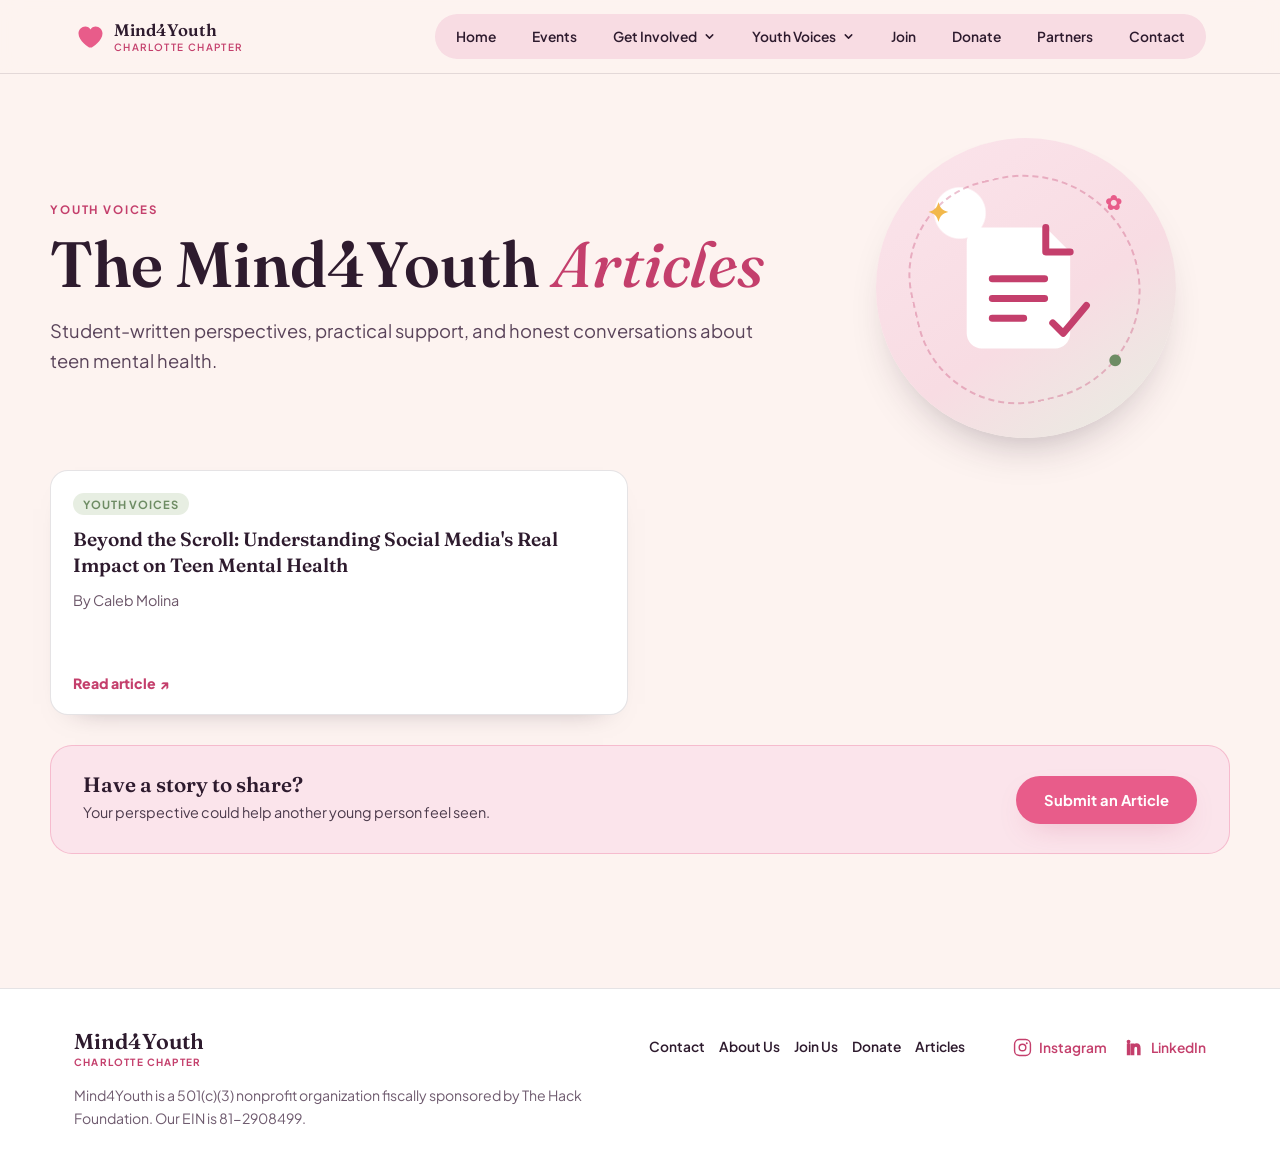
==== articles.html @ fc42429c "fix" ====
<!DOCTYPE html>
<html lang="en">
<head>
<meta charset="UTF-8">
<meta name="viewport" content="width=device-width, initial-scale=1.0">
<title>Articles — Mind4Youth Charlotte</title>
<link rel="preconnect" href="https://fonts.googleapis.com">
<link rel="preconnect" href="https://fonts.gstatic.com" crossorigin>
<link href="https://fonts.googleapis.com/css2?family=Fraunces:ital,opsz,wght@0,9..144,300;0,9..144,500;0,9..144,600;0,9..144,700;1,9..144,500;1,9..144,600&family=Plus+Jakarta+Sans:wght@400;500;600;700;800&display=swap" rel="stylesheet">
<link rel="stylesheet" href="css/styles.css">
</head>
<body>

<header class="topbar">
  <div class="topbar-inner">
    <a href="index.html" class="brand">
      <svg width="30" height="30" viewBox="0 0 30 30" fill="none"><path d="M15 25.5s-10.5-6.4-10.5-13.9C4.5 7.4 7.8 4.5 11.3 4.5c2.3 0 4.2 1.2 5.2 3 1-1.8 2.9-3 5.2-3 3.5 0 6.8 2.9 6.8 7.1 0 7.5-10.5 13.9-10.5 13.9z" fill="#E85C8A"/></svg>
      <span>Mind4Youth<span class="sub">Charlotte Chapter</span></span>
    </a>
    <button class="nav-toggle" id="navToggle" aria-label="Toggle menu" aria-expanded="false">
      <svg width="20" height="20" viewBox="0 0 20 20" fill="none"><path d="M2 5h16M2 10h16M2 15h16" stroke="#2E1B2E" stroke-width="1.8" stroke-linecap="round"/></svg>
    </button>
    <nav class="pillnav" id="pillnav">
      <a href="index.html">Home</a>
      <a href="events.html">Events</a>
      <div class="nav-menu"><button class="nav-dropdown-toggle" type="button" aria-expanded="false">Get Involved <svg viewBox="0 0 16 16" fill="none" aria-hidden="true"><path d="m4 6 4 4 4-4" stroke="currentColor" stroke-width="1.8" stroke-linecap="round" stroke-linejoin="round"/></svg></button><div class="nav-dropdown"><a href="submit.html">Submit an Article</a><a href="submit-art.html">Submit an Art Piece</a></div></div>
      <div class="nav-menu"><button class="nav-dropdown-toggle" type="button" aria-expanded="false">Youth Voices <svg viewBox="0 0 16 16" fill="none" aria-hidden="true"><path d="m4 6 4 4 4-4" stroke="currentColor" stroke-width="1.8" stroke-linecap="round" stroke-linejoin="round"/></svg></button><div class="nav-dropdown"><a href="articles.html" class="active">Articles</a><a href="gallery.html">Gallery</a></div></div>
      <a href="join.html">Join</a>
      <a href="donate.html">Donate</a>
      <a href="partners.html">Partners</a>
      <a href="contact.html">Contact</a>
    </nav>
  </div>
</header>

<main>
<section class="page active" id="page-articles">
<div class="block wrap">
    <div class="gallery-intro">
      <div>
        <p class="eyebrow">Youth Voices</p>
        <h1>The Mind4Youth <em>Articles</em></h1>
        <p class="lede">Student-written perspectives, practical support, and honest conversations about teen mental health.</p>
      </div>
      <div class="gallery-hero-art" aria-hidden="true">
        <span class="art-spark spark-one">✦</span><span class="art-spark spark-two">✿</span><span class="art-spark spark-three">●</span>
        <svg viewBox="0 0 160 160" fill="none"><path d="M42 28h55l21 21v70a13 13 0 0 1-13 13H42a13 13 0 0 1-13-13V41a13 13 0 0 1 13-13Z" fill="#fff"/><path d="M97 28v21h21M51 72h45M51 89h45M51 106h27" stroke="currentColor" stroke-width="6" stroke-linecap="round" stroke-linejoin="round"/><path d="m103 110 9 9 20-24" stroke="currentColor" stroke-width="6" stroke-linecap="round" stroke-linejoin="round"/></svg>
      </div>
    </div>
    <div class="articles-grid">
      <article class="article-card">
        <span class="tag-sm">Youth voices</span>
        <h2>Beyond the Scroll: Understanding Social Media's Real Impact on Teen Mental Health</h2>
        <p class="article-author">By Caleb Molina</p>
        <a class="text-link" href="https://docs.google.com/document/d/1BQrpdV4D9OouZyOwtnLQMup7-5-xh5MO3_TYJOmkbM/edit?tab=t.0#heading=h.m9ss12c0camw" target="_blank" rel="noopener">Read article <span aria-hidden="true">↗</span></a>
      </article>
    </div>
    <div class="gallery-submit-cta">
      <div><h2>Have a story to share?</h2><p>Your perspective could help another young person feel seen.</p></div>
      <a class="btn btn-primary" href="submit.html">Submit an Article</a>
    </div>
  </div>
</section>
</main>

<footer class="site-footer">
  <div class="wrap footer-grid">
    <div class="footer-about"><a class="footer-brand" href="index.html">Mind4Youth <span>Charlotte Chapter</span></a><p>Mind4Youth is a 501(c)(3) nonprofit organization fiscally sponsored by The Hack Foundation. Our EIN is 81-2908499.</p></div>
    <div class="footer-links"><a href="contact.html">Contact</a><a href="index.html#about">About Us</a><a href="join.html">Join Us</a><a href="donate.html">Donate</a><a href="articles.html">Articles</a></div>
    <div class="footer-social"><a href="https://www.instagram.com/mind4youth.charlottenc/" target="_blank" rel="noopener"><svg aria-hidden="true" viewBox="0 0 24 24" fill="none"><rect x="2" y="2" width="20" height="20" rx="6"/><circle cx="12" cy="12" r="4.2"/><circle cx="17.4" cy="6.6" r="1.2" fill="currentColor" stroke="none"/></svg>Instagram</a><a href="https://www.linkedin.com/company/mind4youth-charlotte-chapter/" target="_blank" rel="noopener"><svg aria-hidden="true" viewBox="0 0 24 24" fill="currentColor"><path d="M4.5 3A1.5 1.5 0 1 0 4.5 6a1.5 1.5 0 0 0 0-3ZM3.2 8h2.6v13H3.2zM8 8h2.5v1.8h.1c.5-1.1 1.8-2.2 3.8-2.2 2.8 0 4.4 1.8 4.4 5.2V21h-2.6v-7.8c0-2-.8-3.2-2.4-3.2-1.8 0-2.9 1.2-2.9 3.5V21H8z"/></svg>LinkedIn</a></div>
  </div>
</footer>

<script src="js/script.js" defer></script>
</body>
</html>
---- css/styles.css ----
:root{
    --pink:#E85C8A;
    --pink-deep:#C43F6C;
    --pink-pale:#FBE4EB;
    --plum:#2E1B2E;
    --cream:#FDF3F0;
    --rose:#F8DCE3;
    --sage:#6E8C64;
    --sage-pale:#E7EEE2;
    --gold:#F2B84B;
    --white:#FFFFFF;
    --line:rgba(46,27,46,0.12);
    --shadow: 0 12px 30px -14px rgba(196,63,108,0.35);
    --radius: 20px;
    --serif: 'Fraunces', serif;
    --sans: 'Plus Jakarta Sans', sans-serif;
  }
  *{box-sizing:border-box;}
  html{scroll-behavior:smooth;}
  @media (prefers-reduced-motion: reduce){
    html{scroll-behavior:auto;}
    *{animation-duration:0.001ms !important; animation-iteration-count:1 !important; transition-duration:0.001ms !important;}
  }
  body{
    margin:0;
    font-family:var(--sans);
    color:var(--plum);
    background:var(--cream);
    -webkit-font-smoothing:antialiased;
  }
  a{color:inherit;}
  img{max-width:100%;display:block;}
  button{font-family:inherit;}

  .visually-hidden{
    position:absolute; width:1px; height:1px; padding:0; margin:-1px;
    overflow:hidden; clip:rect(0,0,0,0); white-space:nowrap; border:0;
  }

  /* ---------- Focus ---------- */
  a:focus-visible, button:focus-visible, input:focus-visible, textarea:focus-visible, select:focus-visible{
    outline:3px solid var(--gold);
    outline-offset:2px;
    border-radius:6px;
  }

  /* ---------- Top bar ---------- */
  header.topbar{
    position:sticky; top:0; z-index:50;
    background:rgba(253,243,240,0.88);
    backdrop-filter:blur(10px);
    border-bottom:1px solid var(--line);
  }
  .topbar-inner{
    max-width:1180px; margin:0 auto;
    display:flex; align-items:center; justify-content:space-between;
    padding:14px 24px;
    gap:16px;
  }
  .brand{
    display:flex; align-items:center; gap:10px;
    text-decoration:none;
    font-family:var(--serif); font-weight:600; font-size:1.05rem;
    color:var(--plum);
  }
  .brand svg{flex-shrink:0;}
  .brand .sub{
    display:block; font-family:var(--sans); font-weight:600;
    font-size:0.62rem; letter-spacing:0.14em; text-transform:uppercase;
    color:var(--pink-deep); margin-top:1px;
  }
  nav.pillnav{
    display:flex; gap:4px; background:var(--rose);
    padding:5px; border-radius:999px; flex-wrap:wrap;
  }
  nav.pillnav a{
    border:none; background:transparent; cursor:pointer;
    padding:9px 16px; border-radius:999px;
    font-size:0.86rem; font-weight:600; color:var(--plum);
    transition:background .18s ease, color .18s ease;
    white-space:nowrap;
    text-decoration:none; display:inline-block;
  }
  nav.pillnav a:hover{background:rgba(255,255,255,0.6);}
  nav.pillnav a.active{background:var(--pink); color:#fff; box-shadow:var(--shadow);}
  .nav-menu{position:relative;}.nav-dropdown-toggle{display:inline-flex; align-items:center; gap:6px; border:none; background:transparent; padding:9px 16px; border-radius:999px; color:var(--plum); font:600 .86rem var(--sans); cursor:pointer; white-space:nowrap;}.nav-dropdown-toggle:hover,.nav-menu.open .nav-dropdown-toggle{background:rgba(255,255,255,.6);}.nav-dropdown-toggle svg{width:13px; transition:transform .18s ease;}.nav-menu.open .nav-dropdown-toggle svg{transform:rotate(180deg);}.nav-dropdown{display:none; position:absolute; z-index:60; top:calc(100% + 8px); left:0; min-width:185px; padding:8px; background:var(--white); border:1px solid var(--line); border-radius:16px; box-shadow:var(--shadow);}.nav-menu.open .nav-dropdown{display:grid; gap:2px;}.nav-dropdown a{display:block; padding:10px 12px; border-radius:10px; font-size:.83rem;}
  .nav-toggle{
    display:none; border:none; background:var(--rose); border-radius:12px;
    width:42px; height:42px; cursor:pointer; align-items:center; justify-content:center;
  }

  @media (max-width:880px){
    nav.pillnav{
      display:none; position:absolute; top:calc(100% + 8px); left:16px; right:16px;
      flex-direction:column; background:var(--white); box-shadow:var(--shadow);
      border-radius:16px; padding:10px;
    }
    nav.pillnav.open{display:flex;}
    nav.pillnav a{text-align:left;}
    .nav-menu{width:100%;}.nav-dropdown-toggle{width:100%; justify-content:space-between; text-align:left;}.nav-dropdown{position:static; width:100%; margin:4px 0 2px; border-radius:12px; box-shadow:none; background:var(--cream);}.nav-dropdown a{width:100%; text-align:left;}
    .nav-toggle{display:flex;}
  }

  /* ---------- Layout helpers ---------- */
  .wrap{max-width:1180px; margin:0 auto; padding:0 24px;}
  section.page{display:none;}
  section.page.active{display:block;}
  .eyebrow{
    font-size:0.72rem; font-weight:700; letter-spacing:0.16em; text-transform:uppercase;
    color:var(--pink-deep); margin:0 0 10px;
  }
  h1,h2,h3{font-family:var(--serif); margin:0 0 0.5em; line-height:1.08; font-weight:600;}
  h1{font-size:clamp(2.4rem,5vw,4rem); font-weight:600;}
  h2{font-size:clamp(1.7rem,3.2vw,2.5rem);}
  h3{font-size:1.25rem;}
  p{line-height:1.65; color:#4B3A4B;}
  .lede{font-size:1.15rem; color:#5A445A; max-width:60ch;}

  .btn{
    display:inline-flex; align-items:center; gap:8px;
    padding:13px 26px; border-radius:999px; font-weight:700; font-size:0.92rem;
    text-decoration:none; border:2px solid transparent; cursor:pointer;
    transition:transform .15s ease, box-shadow .15s ease, background .15s ease;
  }
  .btn-primary{background:var(--pink); color:#fff; box-shadow:var(--shadow);}
  .btn-primary:hover{background:var(--pink-deep); transform:translateY(-2px);}
  .btn-ghost{background:transparent; border-color:var(--plum); color:var(--plum);}
  .btn-ghost:hover{background:var(--plum); color:#fff;}

  /* ---------- Heartbeat divider (signature element) ---------- */
  .pulse-divider{width:100%; height:52px; margin:8px 0 0; overflow:hidden;}
  .pulse-divider svg{width:100%; height:100%; display:block;}
  .pulse-path{
    fill:none; stroke:var(--pink); stroke-width:2.5; stroke-linecap:round; stroke-linejoin:round;
    stroke-dasharray:1400; stroke-dashoffset:1400;
    transition:stroke-dashoffset 1.4s ease;
  }
  .pulse-divider.in-view .pulse-path{stroke-dashoffset:0;}

  .quote-section{padding-top:42px;}
  .kindness-quote{
    max-width:900px; margin:0 auto; padding:clamp(28px,5vw,52px); border-radius:28px;
    background:linear-gradient(135deg,var(--rose),var(--pink-pale) 60%,var(--sage-pale)); text-align:center;
    box-shadow:var(--shadow);
  }
  .kindness-quote svg{width:34px; height:29px; color:var(--pink-deep); margin-bottom:12px;}
  .kindness-quote p{max-width:720px; margin:0 auto 15px; font-family:var(--serif); font-size:clamp(1.45rem,3vw,2.2rem); font-weight:500; line-height:1.3; color:var(--plum);}
  .kindness-quote cite{font-size:.82rem; font-style:normal; font-weight:800; letter-spacing:.1em; text-transform:uppercase; color:var(--pink-deep);}

  /* ---------- Hero ---------- */
  .hero{padding:76px 0 10px;}
  .hero-grid{
    display:grid; grid-template-columns:1.1fr 0.9fr; gap:48px; align-items:center;
  }
  @media (max-width:880px){.hero-grid{grid-template-columns:1fr;}}
  .hero h1 em{
    font-style:italic; color:var(--pink-deep); font-weight:500;
  }
  .hero-actions{display:flex; gap:12px; flex-wrap:wrap; margin-top:28px;}
  .hero-art{
    aspect-ratio:1/1; border-radius:40px;
    display:flex; align-items:center; justify-content:center; position:relative; overflow:hidden;
  }
  .hero-art img{width:100%; height:100%; object-fit:cover;}

  .social-row{display:flex; gap:10px; margin-top:26px; flex-wrap:wrap;}
  .social-chip{
    display:flex; align-items:center; gap:8px; padding:9px 16px 9px 12px;
    background:var(--white); border:1.5px solid var(--line); border-radius:999px;
    text-decoration:none; font-weight:600; font-size:0.85rem; color:var(--plum);
    transition:border-color .15s ease, transform .15s ease;
  }
  .social-chip:hover{border-color:var(--pink); transform:translateY(-1px);}

  /* ---------- Sections generic ---------- */
  .block{padding:64px 0;}
  .block-tight{padding:44px 0;}
  .card{
    background:var(--white); border-radius:var(--radius); padding:28px;
    border:1px solid var(--line);
  }
  .grid-2{display:grid; grid-template-columns:1fr 1fr; gap:24px;}
  .grid-3{display:grid; grid-template-columns:repeat(3,1fr); gap:20px;}
  .grid-4{display:grid; grid-template-columns:repeat(4,1fr); gap:20px;}
  @media (max-width:880px){
    .grid-2{grid-template-columns:1fr;}
    .grid-3{grid-template-columns:1fr 1fr;}
    .grid-4{grid-template-columns:1fr 1fr;}
  }
  @media (max-width:560px){
    .topbar-inner{padding:12px 16px; gap:12px;}
    .brand{gap:8px; font-size:1rem; min-width:0;}
    .brand .sub{font-size:0.56rem; letter-spacing:0.1em;}
    nav.pillnav{left:12px; right:12px;}
    .wrap{padding:0 16px;}
    .hero{padding:48px 0 6px;}
    .block{padding:48px 0;}
    .block-tight{padding:32px 0;}
    .card,.form-shell{padding:22px;}
    .wellness-card{padding:22px; border-radius:22px;}
    .action-card{padding:22px;}
    .donate-hero{padding:26px 22px; border-radius:24px; gap:28px;}
    .donate-art{width:min(100%,220px);}
    .partner-card{padding:22px;}
    .partner-cta{padding:24px;}
    .check-grid{grid-template-columns:1fr;}
    .hero-actions{margin-top:22px;}
    .social-row{margin-top:20px;}
    .grid-3{grid-template-columns:1fr;}
    .grid-4{grid-template-columns:1fr;}
  }

  @media (max-width:360px){
    .brand .sub{display:none;}
    .btn{padding:12px 20px;}
    .social-chip{padding-right:13px;}
  }

  /* About */
  #about{padding:82px 0;}
  .about-intro{padding-top:32px;}
  .about-card{background:var(--rose); border:none;}
  .why-started{min-height:600px; padding:32px; display:flex; flex-direction:column; justify-content:center;}
  .why-started h3{margin-bottom:22px; font-size:clamp(2.2rem,3.4vw,2.7rem);}
  .why-started p:not(.eyebrow){margin:0 0 18px; font-size:1.05rem; line-height:1.7;}
  .why-started .why-started-signature{margin:22px 0 0; font-family:var(--serif); font-size:1.12rem; font-weight:600; color:var(--pink-deep);}
  @media (max-width:880px){.about-intro{padding-top:0;}.why-started{min-height:0;}}
  .pillar{
    display:flex; gap:14px; padding:16px 0; border-top:1px solid var(--line);
  }
  .pillar:first-child{border-top:none;}
  .pillar .mark{
    font-family:var(--serif); font-weight:600; color:var(--pink-deep); font-size:1.1rem; flex-shrink:0; width:28px;
  }

  /* Officers */
  .officer{
    background:var(--white); border:1px solid var(--line); border-radius:18px;
    padding:22px; text-align:left;
  }
  .avatar{
    width:56px; height:56px; border-radius:50%; display:flex; align-items:center; justify-content:center;
    font-family:var(--serif); font-weight:600; color:#fff; font-size:1.05rem; margin-bottom:14px; overflow:hidden;
  }
  .avatar img{width:100%; height:100%; object-fit:cover; object-position:center 35%;}
  .avatar.default-avatar{background:#E8E5E8 !important;}
  .avatar.default-avatar svg{width:100%; height:100%;}
  .officer h4{margin:0 0 3px; font-size:1rem; font-weight:700;}
  .officer .role{color:var(--pink-deep); font-size:0.83rem; font-weight:600;}

  /* Wellness / Events */
  .wellness-card{
    background:var(--plum); color:#fff; border-radius:28px; padding:40px;
    display:grid; grid-template-columns:1fr 1fr; gap:36px; align-items:stretch;
  }
  @media (max-width:880px){.wellness-card{grid-template-columns:1fr; padding:26px;}}
  .wellness-card-copy{
    display:flex; flex-direction:column; justify-content:center; height:100%;
  }
  .wellness-card-copy .wellness-card-btn{margin-top:32px; align-self:flex-start;}
  @media (max-width:880px){.wellness-card-copy .wellness-card-btn{margin-top:24px;}}
  .wellness-card p{color:rgba(255,255,255,0.78);}
  .tag{
    display:inline-block; background:rgba(255,255,255,0.12); color:#fff;
    padding:6px 14px; border-radius:999px; font-size:0.75rem; font-weight:700;
    letter-spacing:0.04em; margin-bottom:14px;
  }
  .wellness-episode-tag{
    font-size:1.35rem; padding:10px 20px; margin-bottom:18px;
    letter-spacing:0.02em; line-height:1.3;
  }
  .video-frame{
    position:relative; width:100%; aspect-ratio:16/9; border-radius:16px; overflow:hidden;
    box-shadow:0 20px 40px -12px rgba(0,0,0,0.5);
  }
  .video-frame iframe{width:100%; height:100%; border:0; display:block;}
  .video-play{
    position:absolute; inset:0; width:100%; height:100%; padding:0; border:0;
    background:#000; cursor:pointer;
  }
  .video-play img{width:100%; height:100%; object-fit:cover; display:block; opacity:0.92;}
  .video-play::after{
    content:""; position:absolute; inset:0; margin:auto; width:68px; height:48px;
    background:url("data:image/svg+xml,%3Csvg xmlns='http://www.w3.org/2000/svg' viewBox='0 0 68 48'%3E%3Cpath fill='%23f00' d='M66.5 7.7a8.5 8.5 0 0 0-6-6C55.9 0 34 0 34 0S12.1 0 7.5 1.7a8.5 8.5 0 0 0-6 6C0 12.3 0 24 0 24s0 11.7 1.5 16.3a8.5 8.5 0 0 0 6 6C12.1 48 34 48 34 48s21.9 0 26.5-1.7a8.5 8.5 0 0 0 6-6C68 35.7 68 24 68 24s0-11.7-1.5-16.3z'/%3E%3Cpath fill='%23fff' d='M27 34V14l18 10-18 10z'/%3E%3C/svg%3E") center/contain no-repeat;
  }

  .event-placeholder{
    border:2px dashed var(--line); border-radius:20px; padding:36px; text-align:center; color:#7a637a;
  }

  /* Articles */
  .articles-grid{display:grid; grid-template-columns:repeat(2,minmax(0,1fr)); gap:24px;}
  .article-card{display:flex; flex-direction:column; align-items:flex-start; min-height:245px; border:1px solid var(--line); border-radius:18px; padding:22px; background:var(--white); box-shadow:0 14px 28px -25px rgba(46,27,46,.5);}
  .article-card .tag-sm{
    font-size:0.7rem; font-weight:700; text-transform:uppercase; letter-spacing:0.08em;
    color:var(--sage); background:var(--sage-pale); padding:4px 10px; border-radius:999px; display:inline-block; margin-bottom:12px;
  }
  .article-card h2{margin:0 0 10px; font-size:1.2rem; line-height:1.35;}
  .article-author{margin:0 0 22px; color:#6b5568; font-size:.9rem;}
  .article-card .text-link{margin-top:auto;}
  @media (max-width:700px){.articles-grid{grid-template-columns:1fr;}.article-card{min-height:0;}}
  .sample-flag{
    font-size:0.75rem; color:#8a748a; font-style:italic; margin-top:10px;
  }
  .articles-coming-soon{
    display:grid; grid-template-columns:minmax(0,1.25fr) minmax(220px,.75fr); gap:36px; align-items:center;
    padding:clamp(28px,5vw,56px); border:1px solid var(--line); border-radius:28px;
    background:linear-gradient(135deg,var(--white) 0%,var(--rose) 100%); box-shadow:var(--shadow);
  }
  .articles-coming-soon h2{max-width:620px; margin:14px 0;}
  .articles-coming-soon .lede{margin:0 0 26px;}
  .coming-soon-tag{display:inline-block; padding:7px 12px; border-radius:999px; background:var(--sage-pale); color:#3d5236; font-size:.75rem; font-weight:800; letter-spacing:.1em; text-transform:uppercase;}
  .articles-coming-soon-art{width:min(100%,260px); aspect-ratio:1; justify-self:center; display:grid; place-items:center; border-radius:50%; background:rgba(255,255,255,.58); box-shadow:inset 0 0 0 14px rgba(232,92,138,.12);}
  .articles-coming-soon-art svg{width:68%; height:68%;}
  @media (max-width:700px){.articles-coming-soon{grid-template-columns:1fr;}.articles-coming-soon-art{width:180px; grid-row:1;}}

  /* Guidelines */
  .service-hours-callout{display:flex; gap:18px; align-items:center; padding:24px 28px; border:1px solid rgba(232,92,138,.36); border-radius:22px; background:linear-gradient(135deg,var(--pink-pale),#fff8fa 58%,var(--sage-pale)); box-shadow:0 14px 28px -25px rgba(46,27,46,.5);}
  .service-hours-icon{width:48px; height:48px; flex:0 0 48px; display:grid; place-items:center; border-radius:50%; background:rgba(255,255,255,.8); font-size:1.35rem;}
  .service-hours-callout h3,.why-contribute h3{margin:0 0 6px; font-size:1.25rem;}
  .service-hours-callout p,.why-contribute p{margin:0; font-size:.94rem; line-height:1.6;}
  @media (max-width:560px){.service-hours-callout{align-items:flex-start; padding:22px;}.service-hours-icon{width:42px; height:42px; flex-basis:42px; font-size:1.15rem;}.why-contribute{padding:22px;}}
  .submission-info{display:grid; gap:20px;}
  .why-contribute{padding:24px 28px; border-radius:22px; background:var(--pink-pale); border:1px solid rgba(232,92,138,.32);}
  .why-contribute .authentic-writing{margin-top:14px; padding-top:14px; border-top:1px solid rgba(232,92,138,.28); font-weight:600; color:var(--pink-deep);}
  .guideline-item{display:flex; gap:12px; align-items:flex-start; padding:14px 0; border-top:1px solid var(--line);}
  .guideline-item:first-child{border-top:none;}
  .guideline-item svg{flex-shrink:0; margin-top:3px;}

  /* Forms */
  form{display:grid; gap:16px;}
  .field label{display:block; font-weight:700; font-size:0.85rem; margin-bottom:6px;}
  .field .hint{font-size:0.78rem; color:#8a748a; margin-top:4px;}
  .submission-disclaimer{margin:0; color:#7a637a; font-size:.78rem; line-height:1.55;}
  input[type=text], input[type=email], input[type=tel], input[type=url], input[type=number], input[type=date], textarea, select{
    width:100%; padding:12px 14px; border-radius:12px; border:1.5px solid var(--line);
    font-family:inherit; font-size:0.95rem; background:var(--white); color:var(--plum);
  }
  textarea{resize:vertical; min-height:110px;}
  fieldset{border:none; padding:0; margin:0;}
  legend{font-weight:700; font-size:0.85rem; margin-bottom:8px; padding:0;}
  .check-grid{display:grid; grid-template-columns:1fr 1fr; gap:8px;}
  .check-row{display:flex; align-items:center; gap:8px; font-size:0.9rem;}
  .check-row input{width:auto;}
  .form-shell{background:var(--white); border-radius:24px; border:1px solid var(--line); padding:32px;}
  .confirm{
    display:none; background:var(--sage-pale); border:1px solid var(--sage); color:#3d5236;
    padding:16px 18px; border-radius:14px; font-weight:600; font-size:0.9rem; margin-top:4px;
  }
  .confirm.show{display:block;}
  .confirm-error{background:#FBE4E4; border-color:#D9534F; color:#7A2E2A;}

  /* Gallery */
  .gallery-intro{display:grid; grid-template-columns:minmax(0,1.15fr) minmax(230px,.65fr); gap:48px; align-items:center; margin-bottom:32px;}
  .gallery-intro h1{margin-bottom:18px;}.gallery-intro h1 em{font-style:italic; color:var(--pink-deep); font-weight:500;}.gallery-intro .lede{margin:0;}
  .gallery-hero-art{width:min(100%,300px); justify-self:center; aspect-ratio:1; position:relative; display:grid; place-items:center; color:var(--pink-deep); border-radius:50%; background:radial-gradient(circle at 28% 25%,#fff 0 8%,transparent 8.5%),linear-gradient(145deg,var(--pink-pale),var(--rose) 58%,var(--sage-pale)); box-shadow:0 24px 48px -28px rgba(46,27,46,.42);}
  .gallery-hero-art::before{content:""; position:absolute; inset:12%; border:2px dashed rgba(196,63,108,.32); border-radius:45% 55% 52% 48%; transform:rotate(-13deg);}.gallery-hero-art svg{width:62%; position:relative; z-index:1;}.art-spark{position:absolute; z-index:2; font-weight:800;}.spark-one{top:19%; left:17%; color:var(--gold); font-size:1.65rem;}.spark-two{top:17%; right:18%; color:var(--pink); font-size:1.25rem;}.spark-three{right:18%; bottom:23%; color:var(--sage); font-size:.95rem;}
  .gallery-hours{margin-bottom:24px;}.gallery-hours h2{margin:0 0 6px; font-size:1.25rem;}.gallery-guidelines{display:grid; grid-template-columns:repeat(3,1fr); gap:18px; margin:0 0 32px;}.gallery-guideline-card{min-height:194px; padding:24px; border:1px solid var(--line); border-radius:20px; background:var(--white);}.gallery-guideline-card:nth-child(2){background:#fff9e9;}.gallery-guideline-card:nth-child(3){background:var(--pink-pale);}.gallery-guideline-card > span{display:grid; width:38px; height:38px; place-items:center; margin-bottom:16px; border-radius:12px; background:rgba(255,255,255,.75); color:var(--pink-deep); font-size:1.2rem;}.gallery-guideline-card h2{margin:0 0 8px; font-size:1.15rem;}.gallery-guideline-card p{margin:0; font-size:.9rem; line-height:1.6;}.gallery-submission{align-items:start;}.gallery-copy{min-height:100%; background:linear-gradient(145deg,var(--white),#fff8fa);}.gallery-copy h2{margin-bottom:14px;}.gallery-copy p{margin:0 0 16px;}.gallery-copy .gallery-note{margin:28px 0 0; padding-top:18px; border-top:1px solid rgba(232,92,138,.28); color:var(--pink-deep); font-size:.9rem; font-weight:600;}
  .gallery-empty-state{max-width:820px; margin:8px auto 0; padding:clamp(34px,6vw,64px); border:1px solid var(--line); border-radius:28px; background:linear-gradient(135deg,var(--white),var(--pink-pale)); text-align:center; box-shadow:var(--shadow);}.gallery-empty-state > span{display:grid; width:60px; height:60px; place-items:center; margin:0 auto 18px; border-radius:50%; background:rgba(255,255,255,.8); color:var(--pink-deep); font-size:1.8rem;}.gallery-empty-state .eyebrow{margin-bottom:10px;}.gallery-empty-state h2{margin-bottom:14px;}.gallery-empty-state p:not(.eyebrow){max-width:570px; margin:0 auto 24px;}
  .gallery-art-grid{display:grid; grid-template-columns:repeat(2,minmax(0,1fr)); gap:24px;}.gallery-piece{overflow:hidden; background:var(--white); border:1px solid var(--line); border-radius:24px; box-shadow:0 14px 28px -25px rgba(46,27,46,.5);}.gallery-piece img{width:100%; aspect-ratio:4/3; object-fit:cover;}.gallery-piece:nth-child(2) img{aspect-ratio:3/4; object-fit:cover;}.gallery-piece:nth-child(3) img{aspect-ratio:1/1; object-fit:cover;}.gallery-piece-copy{padding:24px;}.gallery-piece-copy .eyebrow{margin-bottom:8px;}.gallery-piece-copy p:not(.eyebrow){margin:0; font-size:.92rem;}.gallery-piece-copy blockquote{margin:0; color:#4B3A4B; font-size:.92rem; line-height:1.7;}.gallery-piece-copy cite{display:block; margin-top:10px; color:var(--pink-deep); font-style:normal; font-weight:700;}.gallery-submit-cta{display:flex; align-items:center; justify-content:space-between; gap:24px; margin-top:30px; padding:28px 32px; border-radius:22px; background:var(--pink-pale); border:1px solid rgba(232,92,138,.3);}.gallery-submit-cta h2{margin:0 0 5px; font-size:1.3rem;}.gallery-submit-cta p{margin:0; font-size:.9rem;}.gallery-submit-cta .btn{flex-shrink:0;}
  input[type=file]{width:100%; padding:10px; border:1.5px dashed rgba(232,92,138,.5); border-radius:12px; background:#fff8fa; color:var(--plum); font-family:inherit; font-size:.86rem;}.check-row{align-items:flex-start; line-height:1.5;}.check-row input{margin-top:4px;}
  @media (max-width:880px){.gallery-intro{grid-template-columns:1fr; gap:28px;}.gallery-hero-art{grid-row:1; width:230px;}.gallery-guidelines{grid-template-columns:1fr;}.gallery-guideline-card{min-height:0;}.gallery-art-grid{grid-template-columns:1fr;}.gallery-submit-cta{align-items:flex-start; flex-direction:column;}}

  /* Donate */
  .donate-hero{display:grid; grid-template-columns:minmax(0,1.2fr) minmax(260px,.8fr); gap:44px; align-items:center; padding:clamp(30px,6vw,72px); border-radius:32px; background:linear-gradient(135deg,var(--rose),var(--pink-pale) 62%,var(--sage-pale)); overflow:hidden;}
  .donate-copy h1{max-width:660px; margin-bottom:18px;}
  .donate-copy h1 em{font-style:italic; color:var(--pink-deep); font-weight:500;}
  .donate-copy .lede{margin:0 0 26px;}
  .donate-note{margin:13px 0 0; font-size:.82rem; color:#6f5b6f;}
  .donate-art{width:100%; justify-self:center; aspect-ratio:4/3; border-radius:24px; overflow:hidden; box-shadow:0 18px 36px -18px rgba(46,27,46,.45);}
  .donate-art img{width:100%; height:100%; object-fit:cover; object-position:center;}
  .donate-points{display:grid; grid-template-columns:repeat(3,1fr); gap:18px; margin-top:22px;}
  .donate-points div{padding:22px; background:var(--white); border:1px solid var(--line); border-radius:18px;}
  .donate-points strong{display:block; color:var(--pink-deep); margin-bottom:7px; font-family:var(--serif); font-size:1.1rem;}
  .donate-points span{font-size:.86rem; line-height:1.55; color:#5A445A;}
  @media (max-width:880px){.donate-hero{grid-template-columns:1fr;}.donate-art{width:220px; grid-row:1;}.donate-points{grid-template-columns:1fr;}}

  /* Action cards (image + link, e.g. Join page) */
  .action-card{
    background:var(--white); border:1px solid var(--line); border-radius:24px;
    padding:28px; display:flex; flex-direction:column; gap:14px;
  }
  .action-art{
    width:100%; aspect-ratio:10/7; border-radius:16px; overflow:hidden;
  }
  .action-card h3{margin:0;}
  .action-card p{margin:0; font-size:0.95rem;}
  .action-card .btn{align-self:flex-start; margin-top:6px;}

  /* Contact */
  .contact-row{display:flex; align-items:center; gap:12px; padding:14px 0; border-top:1px solid var(--line);}
  .contact-row:first-child{border-top:none;}
  .contact-row .ic{
    width:38px; height:38px; border-radius:10px; background:var(--rose); display:flex; align-items:center; justify-content:center; flex-shrink:0;
  }

  .site-footer{
    margin-top:70px; padding:42px 0; background:var(--white); border-top:1px solid var(--line);
  }
  .footer-grid{display:grid; grid-template-columns:minmax(0,1.5fr) auto auto; gap:48px; align-items:start;}
  .footer-brand{display:inline-flex; flex-direction:column; font-family:var(--serif); font-size:1.35rem; font-weight:600; line-height:1; color:var(--plum); text-decoration:none;}
  .footer-brand span{margin-top:5px; font-family:var(--sans); font-size:0.62rem; font-weight:700; letter-spacing:.12em; text-transform:uppercase; color:var(--pink-deep);}
  .footer-about p{max-width:560px; margin:16px 0 0; font-size:.88rem; color:#6f5b6f;}
  .footer-links,.footer-social{display:flex; flex-wrap:wrap; gap:14px; align-items:center; padding-top:7px;}
  .footer-links a,.footer-social a{color:var(--plum); text-decoration:none; font-size:.86rem; font-weight:600;}
  .footer-links a:hover,.footer-social a:hover{color:var(--pink-deep);}
  .footer-social{gap:18px;}
  .footer-social a{display:inline-flex; align-items:center; gap:7px; color:var(--pink-deep);}
  .footer-social svg{width:19px; height:19px; stroke:currentColor; stroke-width:1.8;}
  @media (max-width:880px){.footer-grid{grid-template-columns:1fr; gap:20px;}.footer-links,.footer-social{padding-top:0;}}

  /* ---------- Partners & sponsors ---------- */
  .partners-hero{min-height:430px; padding-top:clamp(56px,8vw,100px); padding-bottom:58px; display:grid; grid-template-columns:minmax(0,1.1fr) minmax(280px,.9fr); gap:50px; align-items:center;}
  .partners-hero-copy h1{margin-bottom:18px;}
  .partners-hero-copy h1 em{font-style:italic; color:var(--pink-deep); font-weight:500;}
  .partners-hero-copy .lede{margin:0;}
  .partners-hero-art{width:min(100%,390px); justify-self:center; aspect-ratio:1; position:relative; display:grid; place-items:center; border-radius:50%; background:radial-gradient(circle at 30% 28%,#fff 0 7%,transparent 7.5%),linear-gradient(145deg,var(--pink-pale),var(--rose) 58%,var(--sage-pale)); overflow:hidden; box-shadow:0 26px 55px -30px rgba(46,27,46,.42);}
  .partners-hero-art svg{width:52%; position:relative; z-index:2; filter:drop-shadow(0 10px 12px rgba(196,63,108,.22));}
  .hero-orbit{position:absolute; inset:9%; border:1.5px solid rgba(196,63,108,.24); border-radius:50%;}
  .orbit-two{inset:22% -12%; transform:rotate(-28deg); border-color:rgba(110,140,100,.35);}
  .community-dot{position:absolute; width:16px; height:16px; border-radius:50%; background:var(--gold); z-index:2; box-shadow:0 0 0 6px rgba(255,255,255,.45);}
  .dot-one{top:22%; right:18%;}.dot-two{bottom:19%; left:16%; background:var(--sage);}.dot-three{bottom:13%; right:29%; width:10px; height:10px; background:var(--pink-deep);}
  .partners-section .lede{margin-bottom:32px;}
  .partner-grid{display:grid; grid-template-columns:repeat(2,minmax(0,1fr)); gap:22px;}
  .partner-card{min-height:302px; padding:28px; background:var(--white); border:1px solid var(--line); border-radius:22px; display:flex; flex-direction:column; align-items:flex-start; transition:transform .2s ease, box-shadow .2s ease, border-color .2s ease;}
  .partner-card:hover{transform:translateY(-5px); border-color:rgba(232,92,138,.55); box-shadow:var(--shadow);}
  .partner-card h3{margin:22px 0 8px;}.partner-card p{margin:0; font-size:.94rem;}
  .partner-logo{height:64px; min-width:150px; padding:0 17px; border-radius:13px; display:inline-flex; align-items:center; justify-content:center;}
  .partner-logo-image{width:156px; min-width:0; height:62px; padding:6px; overflow:hidden; background:#fff; border:1px solid var(--line); border-radius:13px;}
  .partner-logo-image img{display:block; width:100%; height:100%; object-fit:contain;}
  .invite-mark{width:64px; min-width:64px; padding:0; color:var(--sage); background:var(--sage-pale);}.invite-mark svg{width:36px;}
  .text-link{margin-top:auto; padding-top:22px; color:var(--pink-deep); font-size:.88rem; font-weight:800; text-decoration:none;}.text-link:hover{text-decoration:underline;}
  .sponsors-band{background:var(--white); border-top:1px solid var(--line); border-bottom:1px solid var(--line);}
  .sponsors-band .lede{margin-bottom:34px;}
  .sponsor-tiers{display:grid; grid-template-columns:repeat(2,minmax(0,1fr)); gap:18px; max-width:780px; margin:0 auto;}
  .sponsor-tier{min-height:245px; padding:24px; border-radius:20px; position:relative; overflow:hidden; border:1px solid var(--line); background:var(--cream); transition:transform .2s ease, box-shadow .2s ease;}
  .sponsor-tier:hover{transform:translateY(-5px); box-shadow:var(--shadow);}.sponsor-tier h3{margin:14px 0 8px; font-size:1.25rem;}.sponsor-tier p{margin:0; font-size:.9rem;}
  .tier-price{display:block; margin:0 0 10px; font-family:var(--serif); font-size:1.65rem; font-weight:600; color:var(--pink-deep); line-height:1;}
  .tier-label{display:inline-block; padding:6px 10px; border-radius:999px; background:rgba(255,255,255,.7); font-size:.67rem; font-weight:800; letter-spacing:.08em; text-transform:uppercase;}.tier-icon{font-size:2.6rem; line-height:1; margin-top:21px;}
  .friend-tier{background:linear-gradient(145deg,#fff7e7,var(--cream));}.friend-tier .tier-icon{color:var(--gold);}.community-tier{background:linear-gradient(145deg,#f5efff,#fcf9ff);}.community-tier .tier-icon{color:#8065a1;}.advocate-tier{background:linear-gradient(145deg,var(--sage-pale),#f7faf5);}.advocate-tier .tier-icon{color:var(--sage);}.champion-tier{background:linear-gradient(145deg,var(--pink-pale),#fff8fa);}.champion-tier .tier-icon{color:var(--pink);}
  .sponsor-note{margin:23px 0 0; font-size:.82rem; color:#7a637a;}
  .partner-cta{display:flex; align-items:center; justify-content:space-between; gap:30px; padding:clamp(28px,5vw,52px); border-radius:28px; background:linear-gradient(135deg,var(--plum),#4b2948); color:var(--white); box-shadow:var(--shadow);}.partner-cta h2{max-width:650px; margin:0 0 14px;}.partner-cta p:not(.eyebrow){max-width:690px; margin:0; color:rgba(255,255,255,.8);}.partner-cta .eyebrow{color:#f5b3c8;}.partner-cta .hero-actions{flex-shrink:0; margin:0;}.partner-cta .btn-ghost{border-color:rgba(255,255,255,.8); color:#fff;}.partner-cta .btn-ghost:hover{background:#fff; color:var(--plum);}
  @media (max-width:880px){.partners-hero{grid-template-columns:1fr; padding-top:58px;}.partners-hero-art{grid-row:1; width:min(100%,290px);}.sponsor-tiers{grid-template-columns:1fr;}.sponsor-tier{min-height:0;}.partner-cta{flex-direction:column; align-items:flex-start;}.partner-cta .hero-actions{margin-top:0;}}
  @media (max-width:560px){.partner-grid{grid-template-columns:1fr;}.partners-hero{padding-bottom:40px;}.partner-card{min-height:0;}.partners-hero-art{width:240px;}.partner-cta{padding:28px;}}
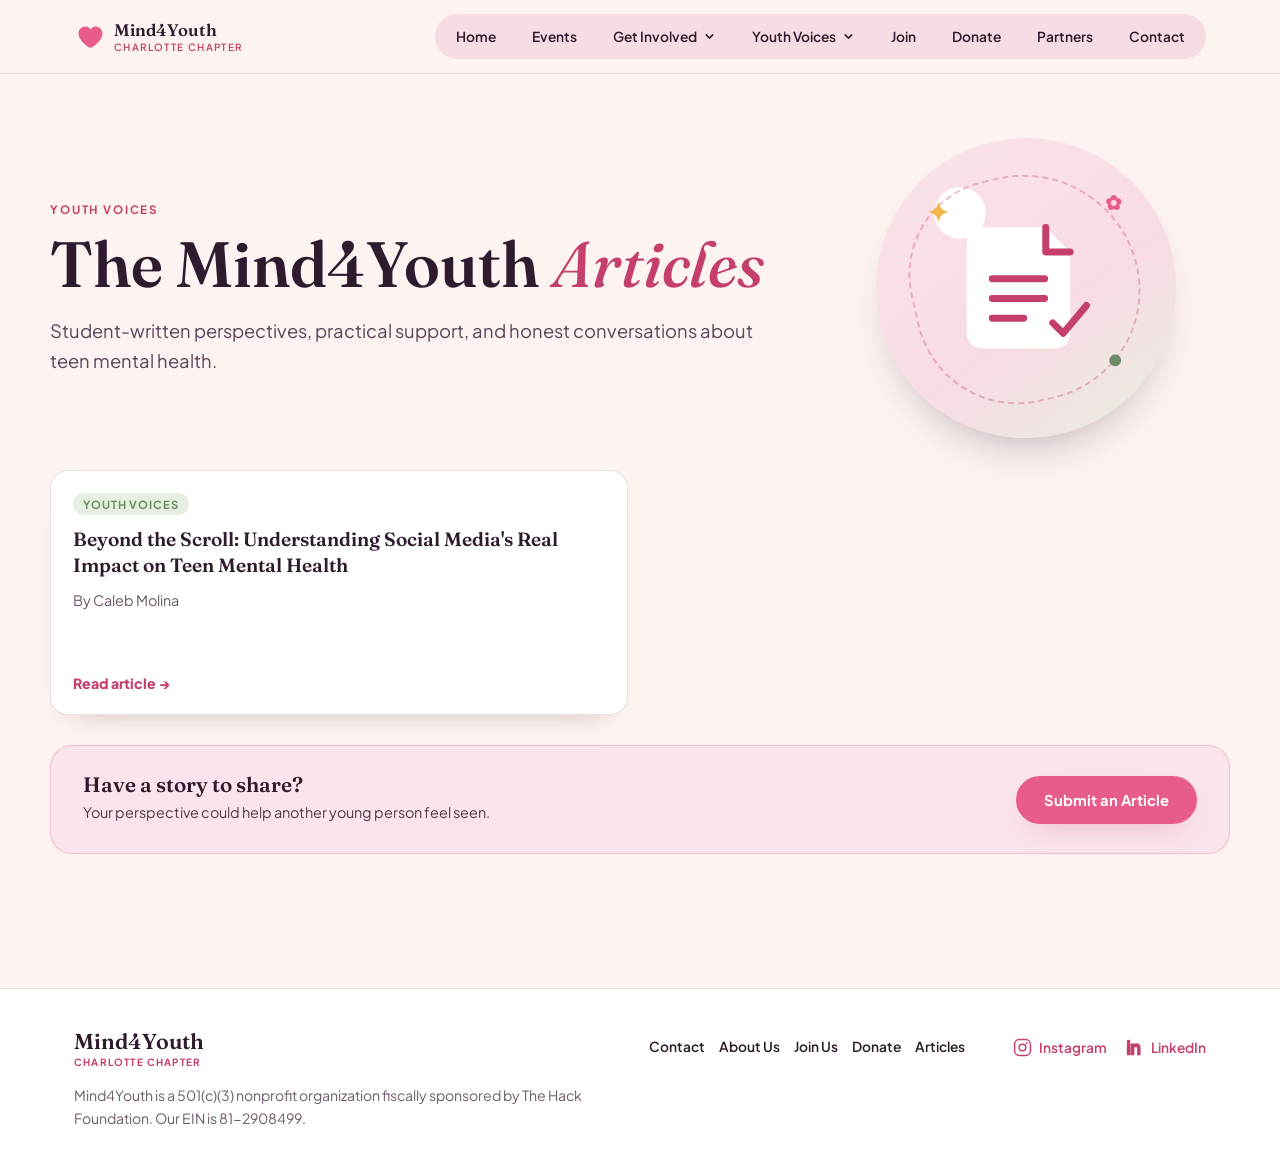
==== commit 63af0b2b: "fix" ====
--- a/articles.html
+++ b/articles.html
@@ -52,7 +52,7 @@
         <span class="tag-sm">Youth voices</span>
         <h2>Beyond the Scroll: Understanding Social Media's Real Impact on Teen Mental Health</h2>
         <p class="article-author">By Caleb Molina</p>
-        <a class="text-link" href="https://docs.google.com/document/d/1BQrpdV4D9OouZyOwtnLQMup7-5-xh5MO3_TYJOmkbM/edit?tab=t.0#heading=h.m9ss12c0camw" target="_blank" rel="noopener">Read article <span aria-hidden="true">↗</span></a>
+        <a class="text-link" href="beyond-the-scroll.html">Read article <span aria-hidden="true">→</span></a>
       </article>
     </div>
     <div class="gallery-submit-cta">
--- a/css/styles.css
+++ b/css/styles.css
@@ -299,6 +299,7 @@
   .article-author{margin:0 0 22px; color:#6b5568; font-size:.9rem;}
   .article-card .text-link{margin-top:auto;}
   @media (max-width:700px){.articles-grid{grid-template-columns:1fr;}.article-card{min-height:0;}}
+  .article-page{max-width:900px; padding-top:52px; padding-bottom:76px;}.article-back{display:inline-block; margin-bottom:30px; color:var(--pink-deep); font-size:.9rem; font-weight:700;}.article-page-header{padding:clamp(28px,5vw,52px); margin-bottom:30px; border:1px solid var(--line); border-radius:28px; background:linear-gradient(135deg,var(--white),var(--pink-pale));}.article-page-header h1{max-width:780px; margin:10px 0 16px; font-size:clamp(2rem,4.5vw,3.5rem); line-height:1.12;}.article-byline{margin:0; color:#6b5568; font-weight:600;}.article-body{max-width:720px; margin:0 auto; font-size:1.04rem; line-height:1.8;}.article-body p{margin:0 0 22px;}.article-body h2{margin:46px 0 16px; font-size:1.65rem;}.article-references{margin-top:50px; padding-top:28px; border-top:1px solid var(--line); font-size:.9rem; line-height:1.65;}.article-references h2{margin-top:0;}.article-references ol{padding-left:22px;}.article-references li{margin-bottom:12px;}.article-references a{color:var(--pink-deep); text-decoration-thickness:1px;}
   .sample-flag{
     font-size:0.75rem; color:#8a748a; font-style:italic; margin-top:10px;
   }
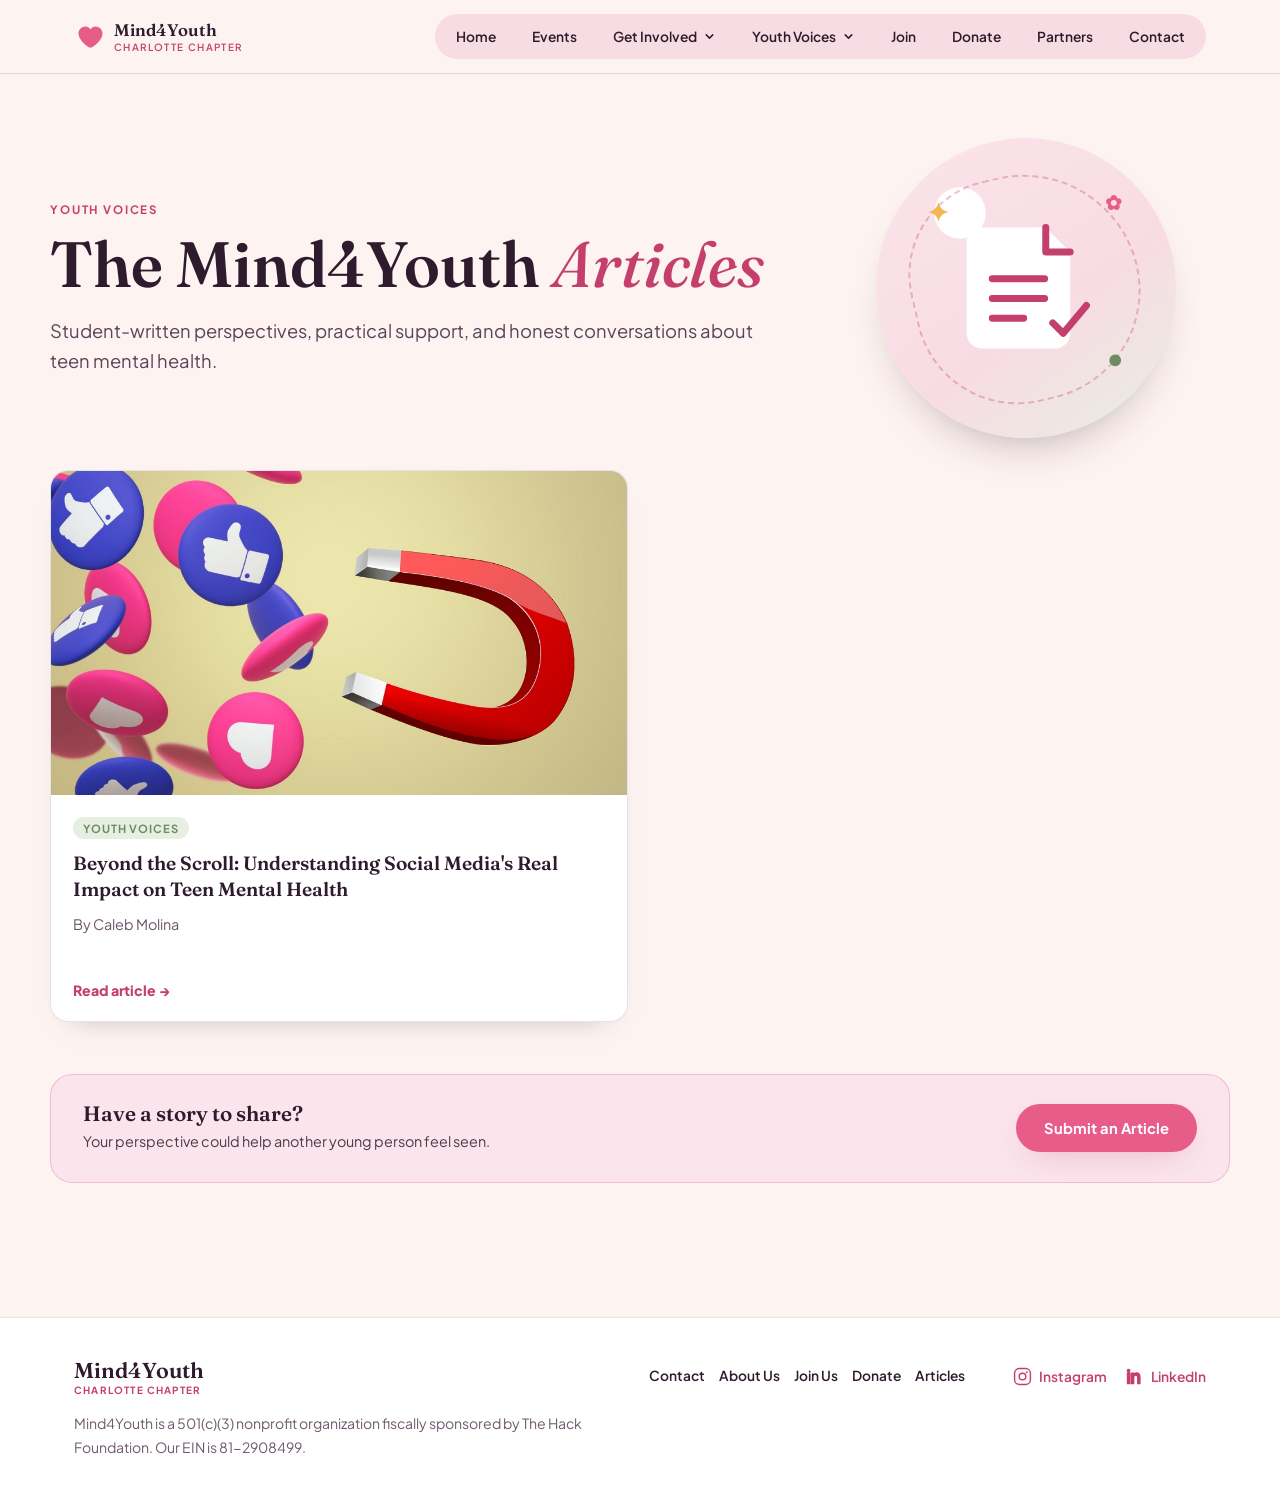
==== commit 93e51080: "sa" ====
--- a/articles.html
+++ b/articles.html
@@ -49,10 +49,15 @@
     </div>
     <div class="articles-grid">
       <article class="article-card">
-        <span class="tag-sm">Youth voices</span>
-        <h2>Beyond the Scroll: Understanding Social Media's Real Impact on Teen Mental Health</h2>
-        <p class="article-author">By Caleb Molina</p>
-        <a class="text-link" href="beyond-the-scroll.html">Read article <span aria-hidden="true">→</span></a>
+        <a class="article-card-cover" href="beyond-the-scroll.html">
+          <img src="assets/beyond-the-scroll-cover.png" alt="Illustration of a magnet attracting social media like and heart icons" loading="lazy">
+        </a>
+        <div class="article-card-body">
+          <span class="tag-sm">Youth voices</span>
+          <h2>Beyond the Scroll: Understanding Social Media's Real Impact on Teen Mental Health</h2>
+          <p class="article-author">By Caleb Molina</p>
+          <a class="text-link" href="beyond-the-scroll.html">Read article <span aria-hidden="true">→</span></a>
+        </div>
       </article>
     </div>
     <div class="gallery-submit-cta">
--- a/css/styles.css
+++ b/css/styles.css
@@ -290,7 +290,11 @@
 
   /* Articles */
   .articles-grid{display:grid; grid-template-columns:repeat(2,minmax(0,1fr)); gap:24px;}
-  .article-card{display:flex; flex-direction:column; align-items:flex-start; min-height:245px; border:1px solid var(--line); border-radius:18px; padding:22px; background:var(--white); box-shadow:0 14px 28px -25px rgba(46,27,46,.5);}
+  .article-card{display:flex; flex-direction:column; align-items:stretch; min-height:245px; overflow:hidden; border:1px solid var(--line); border-radius:18px; background:var(--white); box-shadow:0 14px 28px -25px rgba(46,27,46,.5);}
+  .article-card-cover{display:block; overflow:hidden;}
+  .article-card-cover img{width:100%; aspect-ratio:16/9; object-fit:cover; transition:transform .25s ease;}
+  .article-card-cover:hover img,.article-card-cover:focus-visible img{transform:scale(1.03);}
+  .article-card-body{display:flex; flex-direction:column; align-items:flex-start; flex:1; padding:22px;}
   .article-card .tag-sm{
     font-size:0.7rem; font-weight:700; text-transform:uppercase; letter-spacing:0.08em;
     color:var(--sage); background:var(--sage-pale); padding:4px 10px; border-radius:999px; display:inline-block; margin-bottom:12px;
@@ -299,7 +303,8 @@
   .article-author{margin:0 0 22px; color:#6b5568; font-size:.9rem;}
   .article-card .text-link{margin-top:auto;}
   @media (max-width:700px){.articles-grid{grid-template-columns:1fr;}.article-card{min-height:0;}}
-  .article-page{max-width:900px; padding-top:52px; padding-bottom:76px;}.article-back{display:inline-block; margin-bottom:30px; color:var(--pink-deep); font-size:.9rem; font-weight:700;}.article-page-header{padding:clamp(28px,5vw,52px); margin-bottom:30px; border:1px solid var(--line); border-radius:28px; background:linear-gradient(135deg,var(--white),var(--pink-pale));}.article-page-header h1{max-width:780px; margin:10px 0 16px; font-size:clamp(2rem,4.5vw,3.5rem); line-height:1.12;}.article-byline{margin:0; color:#6b5568; font-weight:600;}.article-body{max-width:720px; margin:0 auto; font-size:1.04rem; line-height:1.8;}.article-body p{margin:0 0 22px;}.article-body h2{margin:46px 0 16px; font-size:1.65rem;}.article-references{margin-top:50px; padding-top:28px; border-top:1px solid var(--line); font-size:.9rem; line-height:1.65;}.article-references h2{margin-top:0;}.article-references ol{padding-left:22px;}.article-references li{margin-bottom:12px;}.article-references a{color:var(--pink-deep); text-decoration-thickness:1px;}
+  #page-articles .gallery-submit-cta{margin-top:52px;}
+  .article-page{max-width:900px; padding-top:52px; padding-bottom:76px;}.article-back{display:inline-block; margin-bottom:30px; color:var(--pink-deep); font-size:.9rem; font-weight:700;}.article-page-header{padding:clamp(28px,5vw,52px); margin-bottom:30px; border:1px solid var(--line); border-radius:28px; background:linear-gradient(135deg,var(--white),var(--pink-pale));}.article-page-header h1{max-width:780px; margin:10px 0 16px; font-size:clamp(2rem,4.5vw,3.5rem); line-height:1.12;}.article-byline{margin:0; color:#6b5568; font-weight:600;}.article-cover{margin:28px 0 0; border-radius:18px; overflow:hidden;}.article-cover img{display:block; width:100%; aspect-ratio:16/9; object-fit:cover;}.article-body{max-width:720px; margin:0 auto; font-size:1.04rem; line-height:1.8;}.article-body p{margin:0 0 22px;}.article-body h2{margin:46px 0 16px; font-size:1.65rem;}.article-references{margin-top:50px; padding-top:28px; border-top:1px solid var(--line); font-size:.9rem; line-height:1.65;}.article-references h2{margin-top:0;}.article-references ol{padding-left:22px;}.article-references li{margin-bottom:12px;}.article-references a{color:var(--pink-deep); text-decoration-thickness:1px;}
   .sample-flag{
     font-size:0.75rem; color:#8a748a; font-style:italic; margin-top:10px;
   }
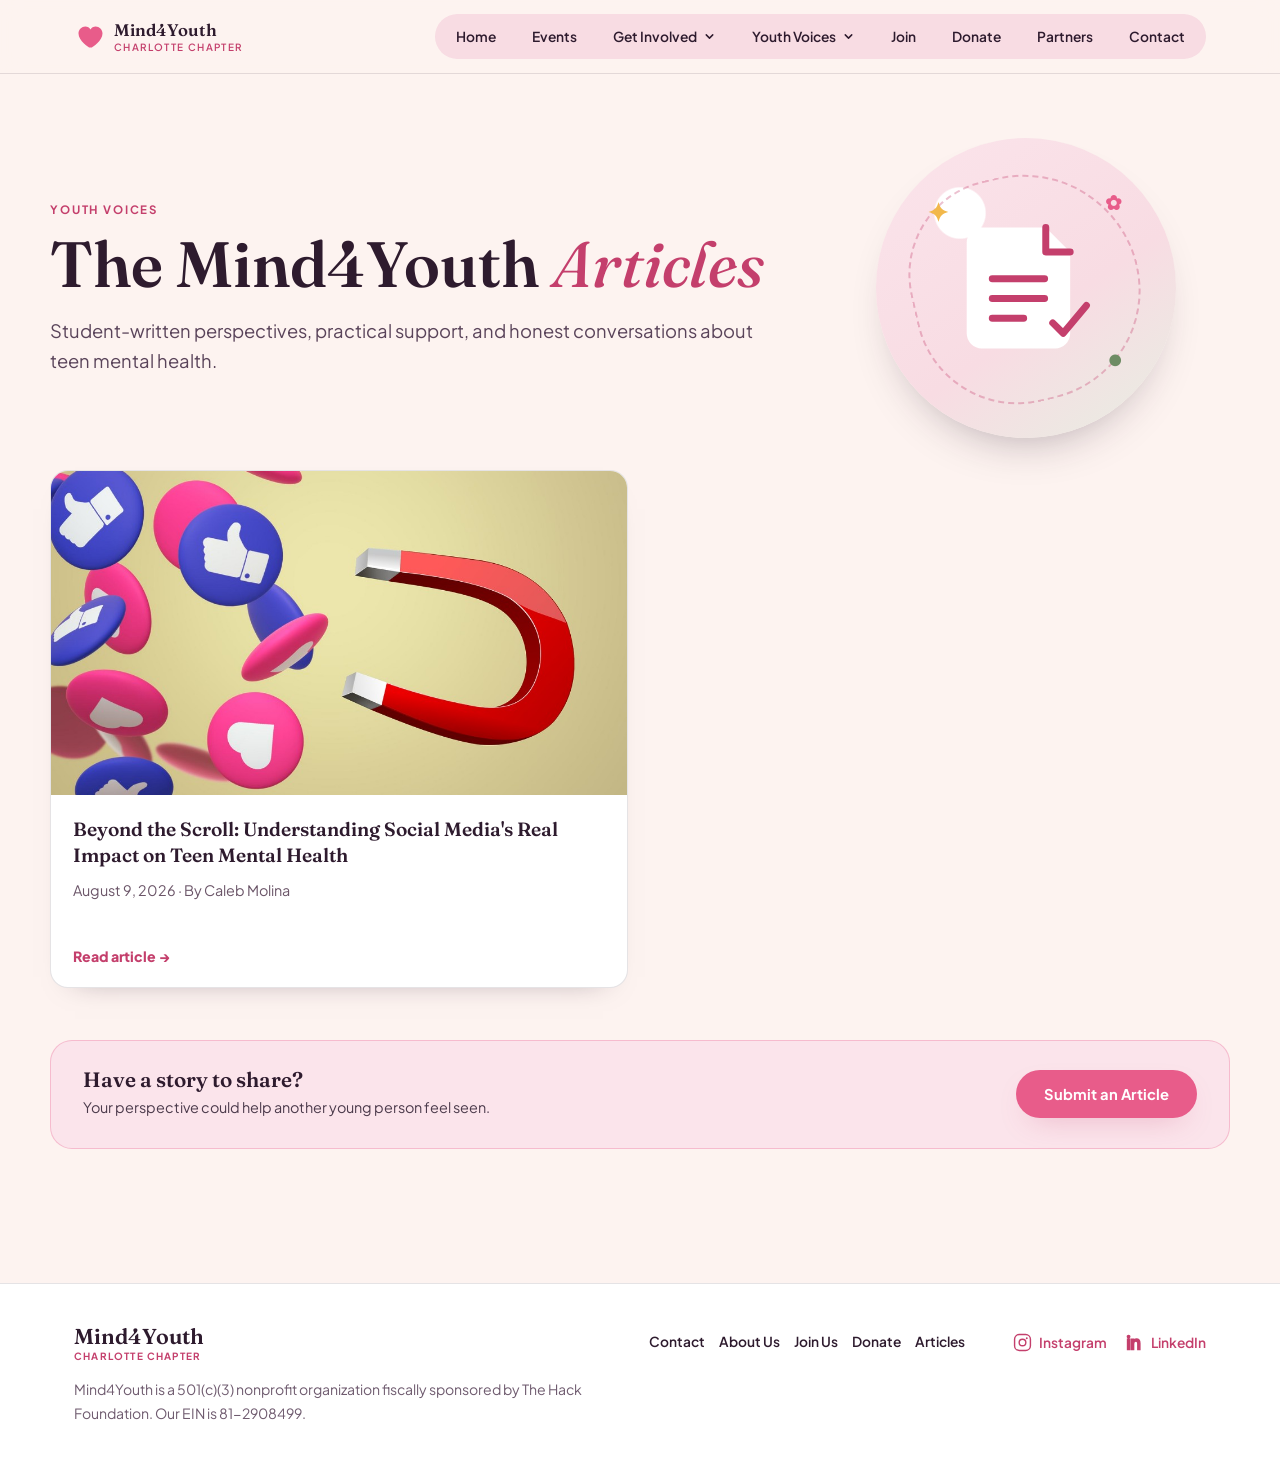
==== commit d0ad4fbf: "EDIT RQ" ====
--- a/articles.html
+++ b/articles.html
@@ -53,9 +53,8 @@
           <img src="assets/beyond-the-scroll-cover.png" alt="Illustration of a magnet attracting social media like and heart icons" loading="lazy">
         </a>
         <div class="article-card-body">
-          <span class="tag-sm">Youth voices</span>
           <h2>Beyond the Scroll: Understanding Social Media's Real Impact on Teen Mental Health</h2>
-          <p class="article-author">By Caleb Molina</p>
+          <p class="article-author"><time datetime="2026-08-09">August 9, 2026</time> · By Caleb Molina</p>
           <a class="text-link" href="beyond-the-scroll.html">Read article <span aria-hidden="true">→</span></a>
         </div>
       </article>
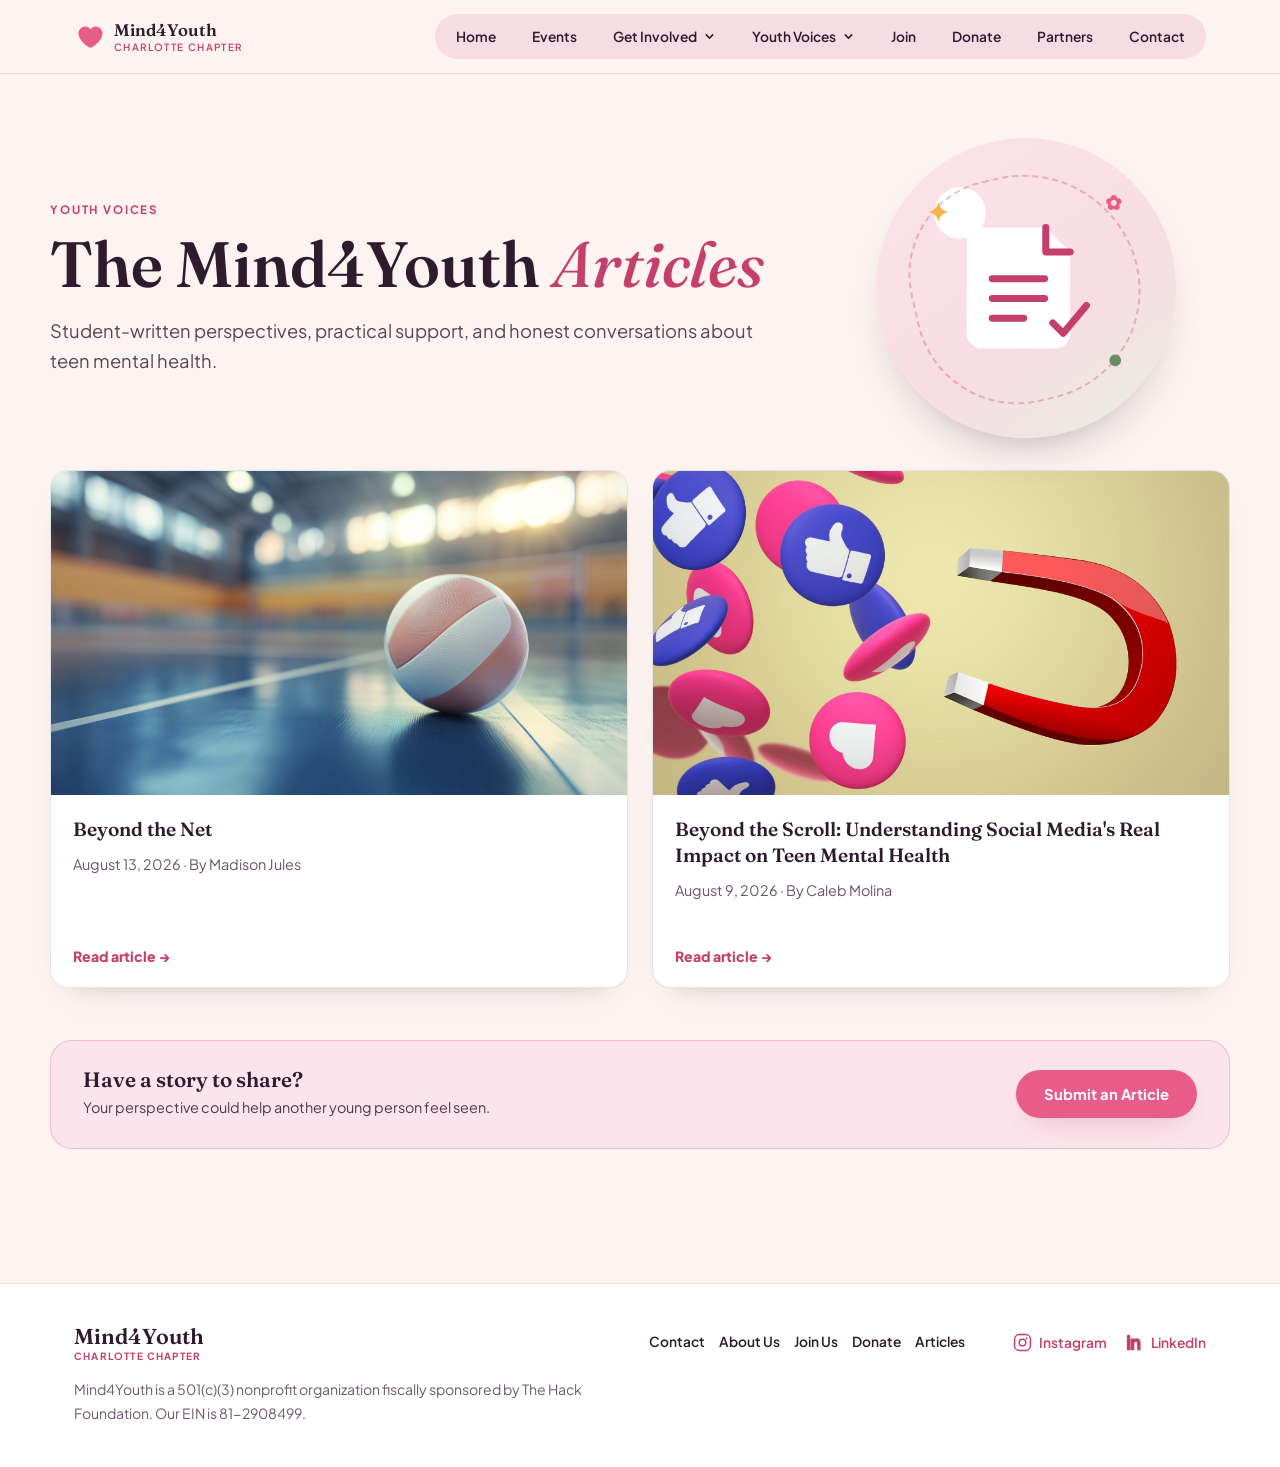
==== commit c1463a85: "article 2" ====
--- a/articles.html
+++ b/articles.html
@@ -49,6 +49,16 @@
     </div>
     <div class="articles-grid">
       <article class="article-card">
+        <a class="article-card-cover" href="beyond-the-net.html">
+          <img src="assets/beyond-the-net-cover.png" alt="A volleyball resting on a blue indoor court with gym lights in the background" loading="lazy">
+        </a>
+        <div class="article-card-body">
+          <h2>Beyond the Net</h2>
+          <p class="article-author"><time datetime="2026-08-13">August 13, 2026</time> · By Madison Jules</p>
+          <a class="text-link" href="beyond-the-net.html">Read article <span aria-hidden="true">→</span></a>
+        </div>
+      </article>
+      <article class="article-card">
         <a class="article-card-cover" href="beyond-the-scroll.html">
           <img src="assets/beyond-the-scroll-cover.png" alt="Illustration of a magnet attracting social media like and heart icons" loading="lazy">
         </a>
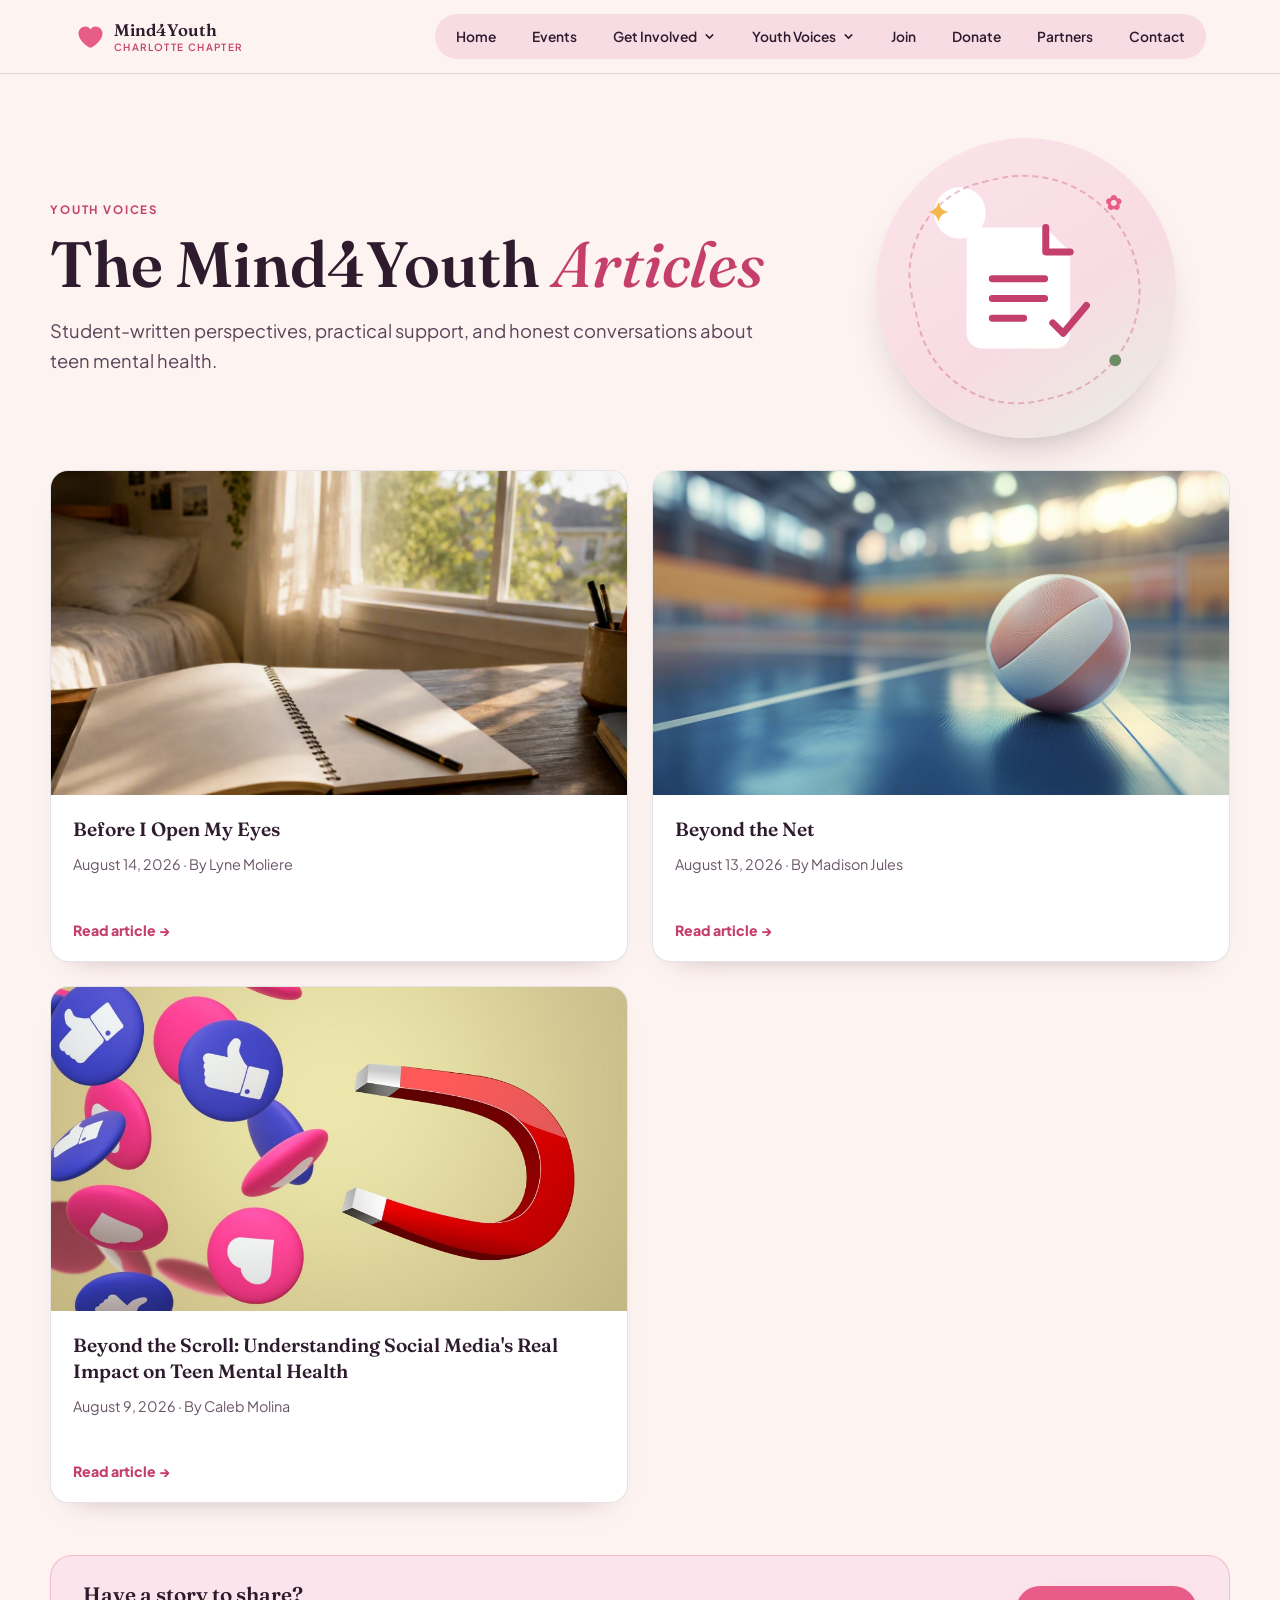
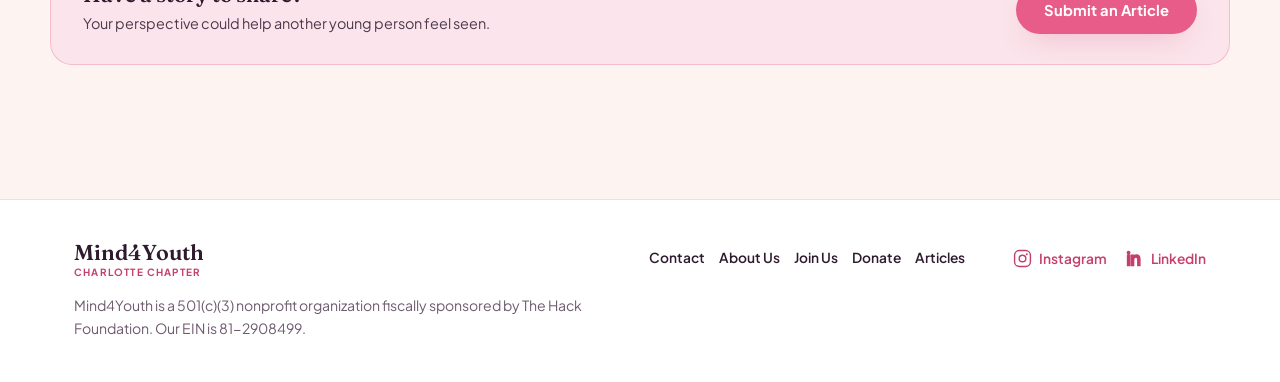
==== commit 218d88e8: "fix" ====
--- a/articles.html
+++ b/articles.html
@@ -49,6 +49,16 @@
     </div>
     <div class="articles-grid">
       <article class="article-card">
+        <a class="article-card-cover" href="before-i-open-my-eyes.html">
+          <img src="assets/before-i-open-my-eyes-cover.png" alt="An open notebook and pencil on a wooden desk in warm morning sunlight" loading="lazy">
+        </a>
+        <div class="article-card-body">
+          <h2>Before I Open My Eyes</h2>
+          <p class="article-author"><time datetime="2026-08-14">August 14, 2026</time> · By Lyne Moliere</p>
+          <a class="text-link" href="before-i-open-my-eyes.html">Read article <span aria-hidden="true">→</span></a>
+        </div>
+      </article>
+      <article class="article-card">
         <a class="article-card-cover" href="beyond-the-net.html">
           <img src="assets/beyond-the-net-cover.png" alt="A volleyball resting on a blue indoor court with gym lights in the background" loading="lazy">
         </a>
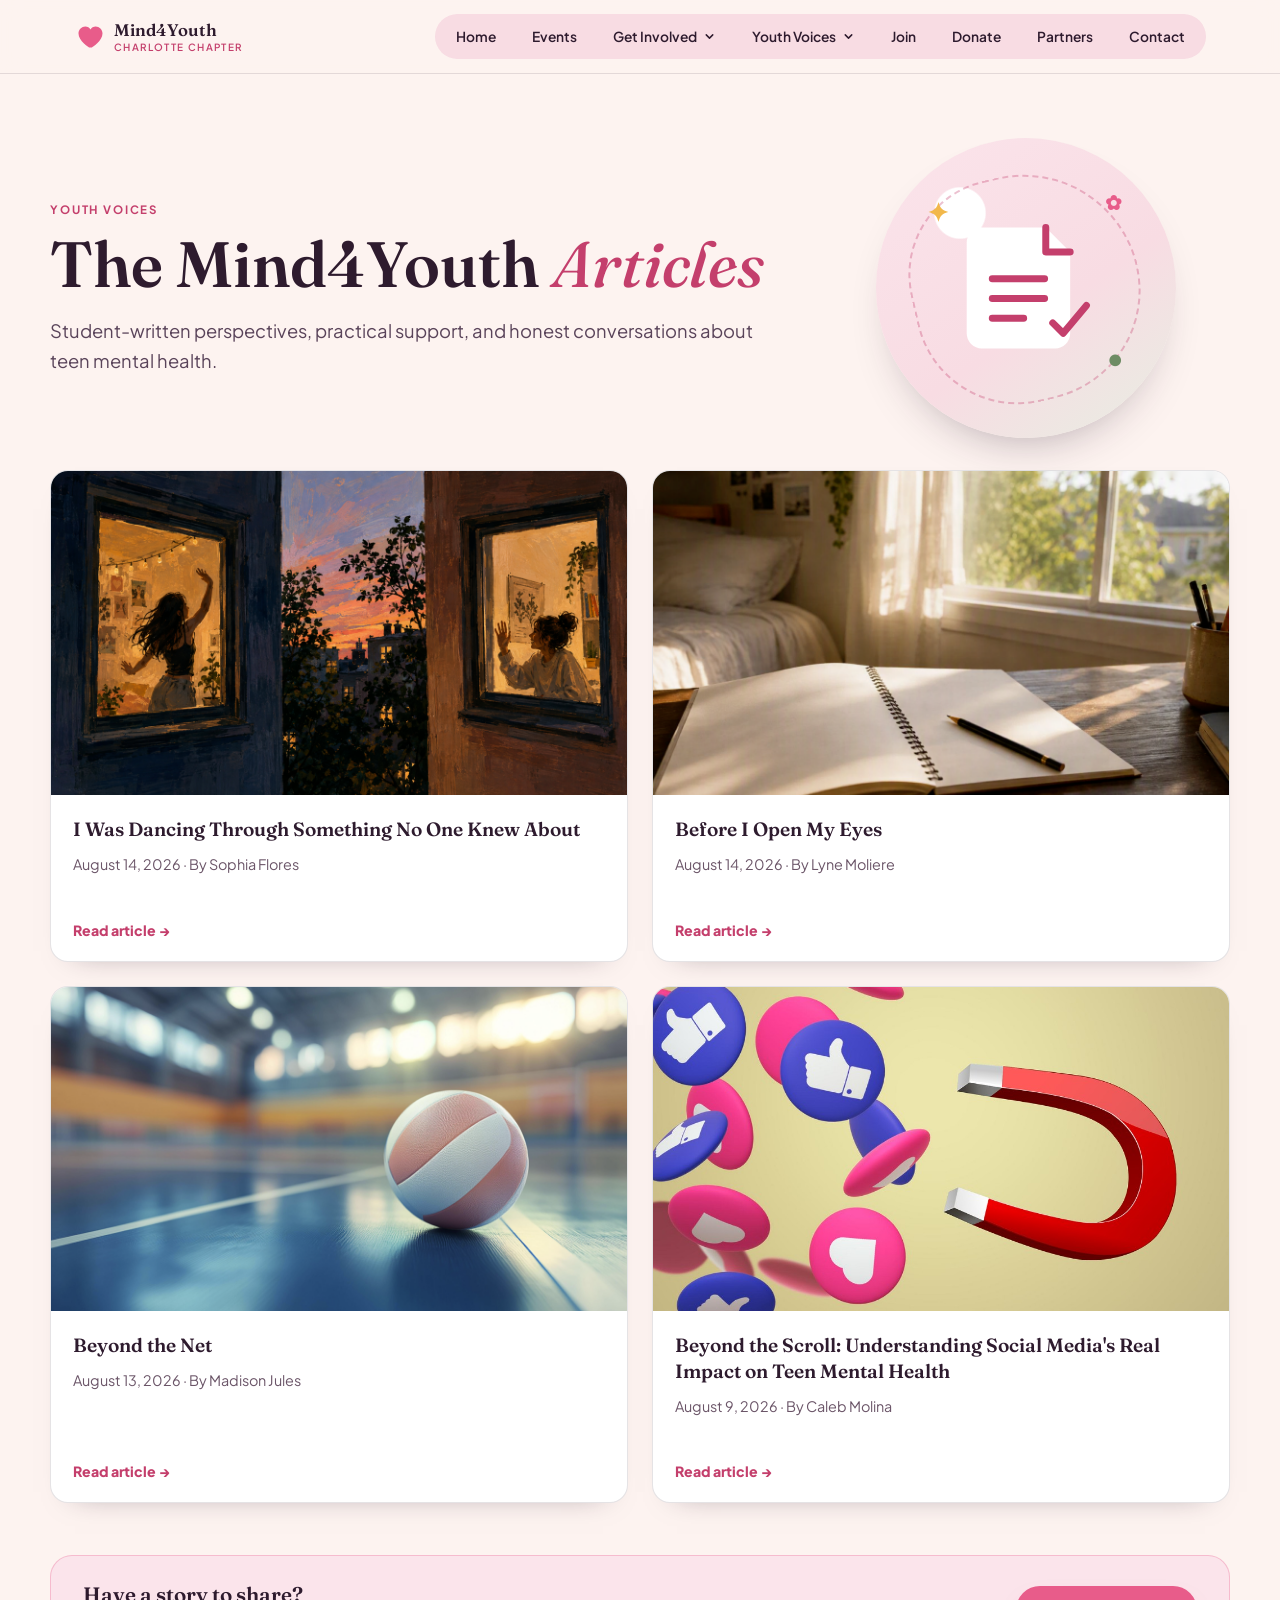
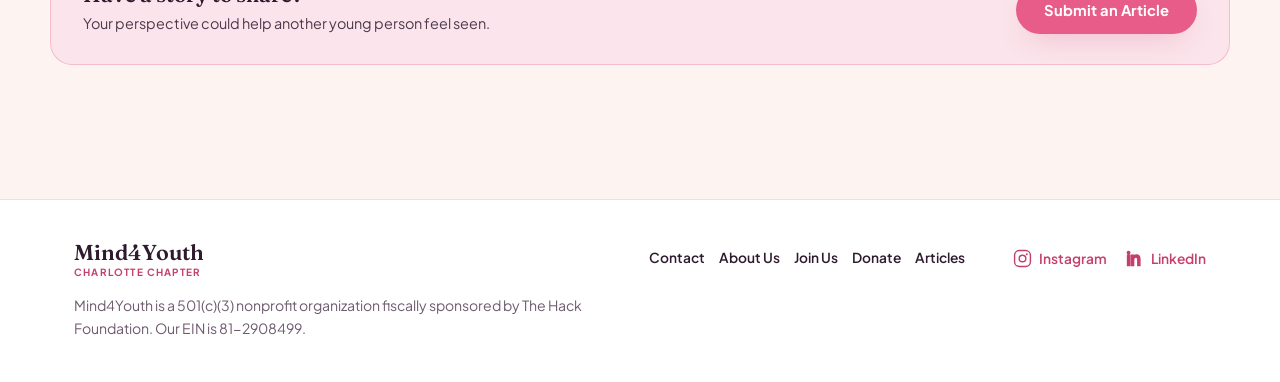
==== commit 231a2c56: "fix" ====
--- a/articles.html
+++ b/articles.html
@@ -49,6 +49,16 @@
     </div>
     <div class="articles-grid">
       <article class="article-card">
+        <a class="article-card-cover" href="i-was-dancing-through-something.html">
+          <img src="assets/i-was-dancing-through-something-cover.png" alt="Two girls waving to each other from apartment windows at sunset" loading="lazy">
+        </a>
+        <div class="article-card-body">
+          <h2>I Was Dancing Through Something No One Knew About</h2>
+          <p class="article-author"><time datetime="2026-08-14">August 14, 2026</time> · By Sophia Flores</p>
+          <a class="text-link" href="i-was-dancing-through-something.html">Read article <span aria-hidden="true">→</span></a>
+        </div>
+      </article>
+      <article class="article-card">
         <a class="article-card-cover" href="before-i-open-my-eyes.html">
           <img src="assets/before-i-open-my-eyes-cover.png" alt="An open notebook and pencil on a wooden desk in warm morning sunlight" loading="lazy">
         </a>
